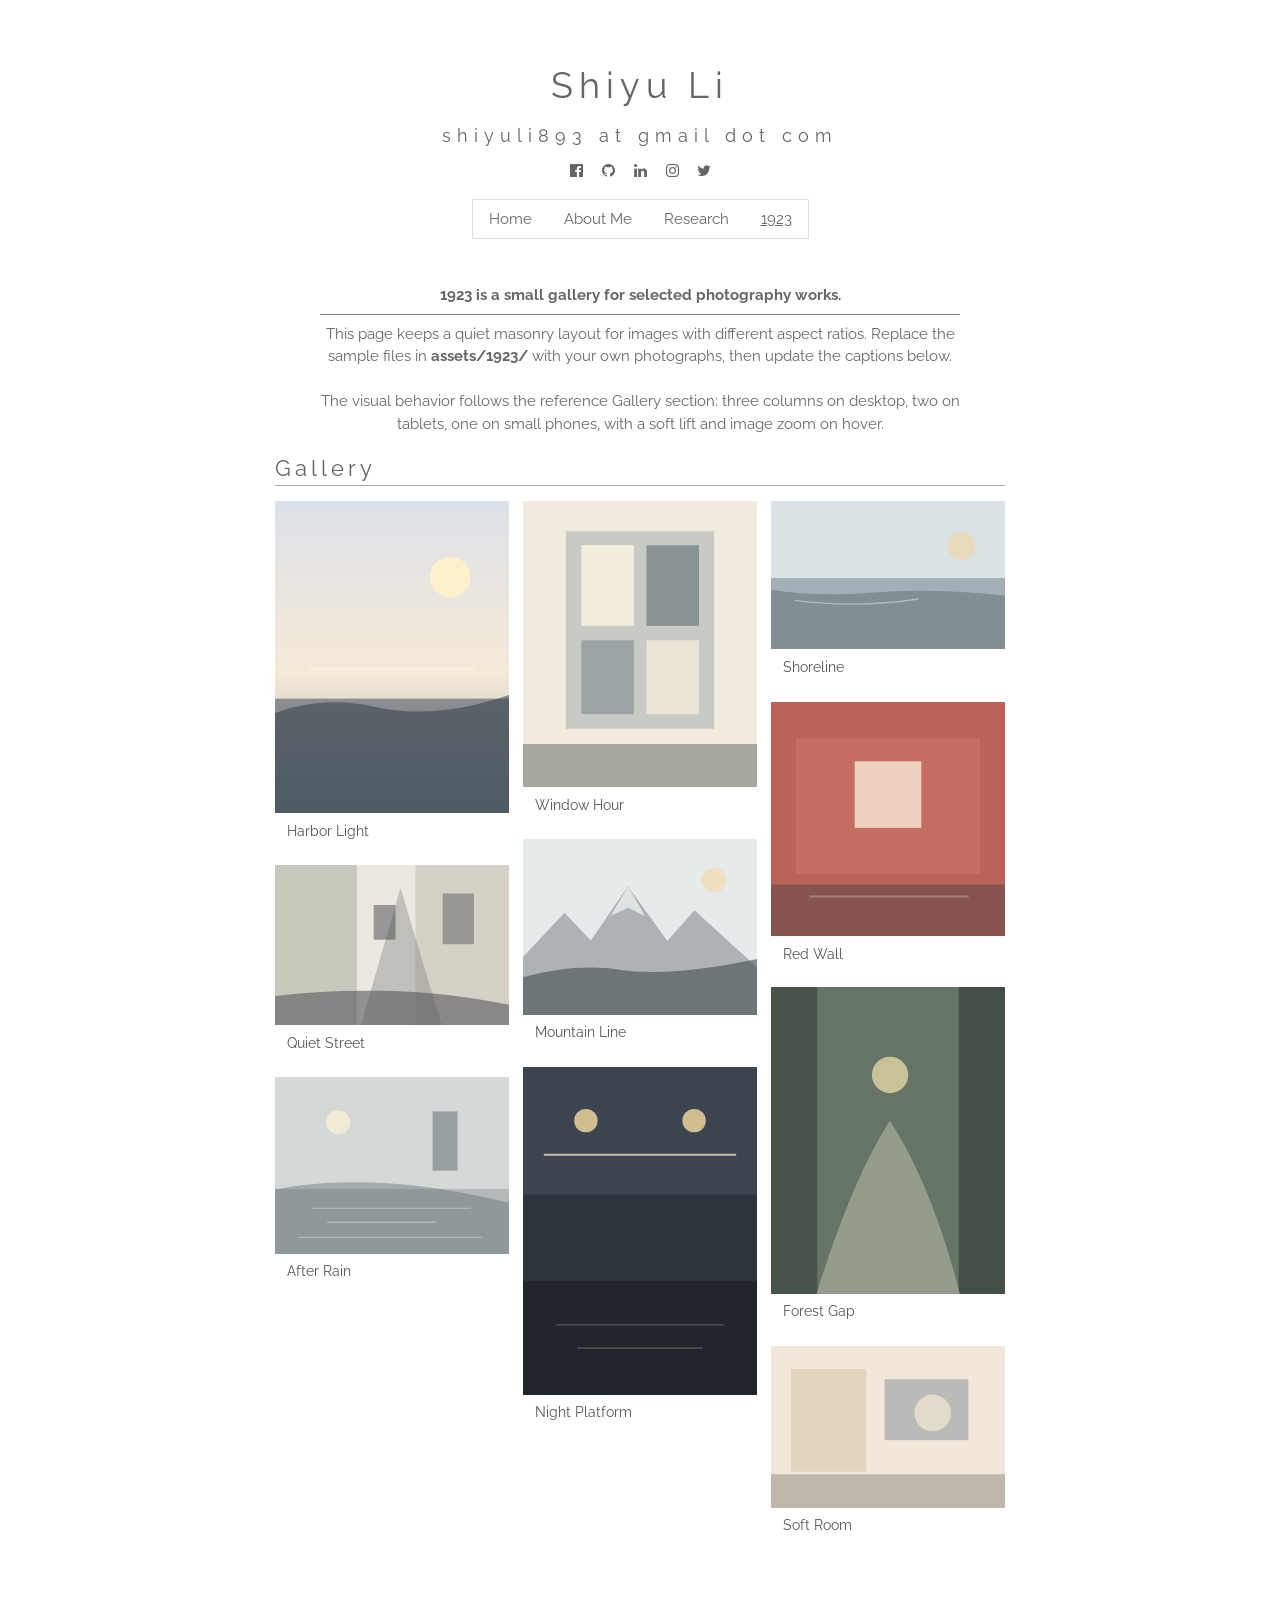
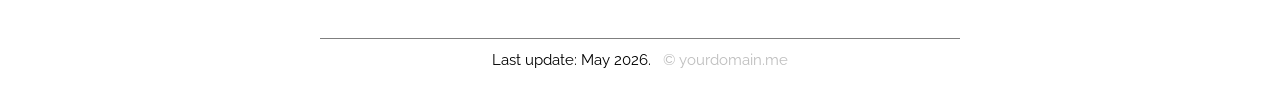
==== 1923.html @ 6021dae3 "Initial personal homepage" ====
<!DOCTYPE html>
<html lang="en">
<head>
  <meta charset="utf-8">
  <meta http-equiv="X-UA-Compatible" content="IE=edge">
  <meta name="viewport" content="width=device-width, initial-scale=1">
  <title>1923 - Personal Homepage</title>
  <link rel="icon" href="./assets/1923-mark.svg" type="image/svg+xml">
  <link rel="preconnect" href="https://fonts.googleapis.com">
  <link rel="preconnect" href="https://fonts.gstatic.com" crossorigin>
  <link href="https://fonts.googleapis.com/css2?family=Raleway:wght@400&display=swap" rel="stylesheet">
  <link rel="stylesheet" href="./vendor/font-awesome/css/font-awesome.min.css">
  <link rel="stylesheet" href="./css/homepage.css">
  <script src="./js/site.js" defer></script>
  <base target="_blank">
</head>
<body>
  <div class="container">
    <div class="page-spacer"></div>
    <div class="row">
      <div class="col-md-2 col-xs-3"></div>
      <main class="col-md-8 col-xs-12">
        <div class="content-main photo-page" style="max-width:960px">
          <header class="opacity-6">
            <h1 class="site-name">Shiyu Li</h1>
            <h1 class="large">shiyuli893 at gmail dot com</h1>

            <div class="socials" aria-label="Social links">
              <a href="https://www.facebook.com/lannister.lee/" title="Facebook"><i class="fa fa-facebook-official" aria-hidden="true"></i></a>
              <a href="https://github.com/Quibbler6" title="Github"><i class="fa fa-github" aria-hidden="true"></i></a>
              <a href="https://www.linkedin.com/in/tomlee999/" title="Linkedin"><i class="fa fa-linkedin" aria-hidden="true"></i></a>
              <a href="https://www.instagram.com/lannister.lee/" title="Instagram"><i class="fa fa-instagram" aria-hidden="true"></i></a>
              <a href="https://x.com/ShiyuLi2003" title="Twitter"><i class="fa fa-twitter" aria-hidden="true"></i></a>
            </div>

            <div class="padding-16">
              <nav class="bar border" aria-label="Primary navigation">
                <a target="_self" href="./index.html" class="bar-item button">Home</a>
                <a target="_self" href="./about_me.html" class="bar-item button">About Me</a>
                <a target="_self" href="./academic.html" class="bar-item button">Research</a>
                <a target="_self" href="./1923.html" class="bar-item button" aria-current="page">1923</a>
              </nav>
            </div>
          </header>

          <article class="mytext photo-intro">
            <br>
            <strong>1923 is a small gallery for selected photography works.</strong>
            <br>
            <hr class="solid">
            This page keeps a quiet masonry layout for images with different aspect ratios. Replace the sample files in <b>assets/1923/</b> with your own photographs, then update the captions below.
            <br><br>
            The visual behavior follows the reference Gallery section: three columns on desktop, two on tablets, one on small phones, with a soft lift and image zoom on hover.
          </article>

          <h2 class="gallery-heading">Gallery</h2>
          <div class="gallery-grid">
            <figure class="img-box">
              <a href="./assets/1923/harbor-light.svg">
                <img src="./assets/1923/harbor-light.svg" alt="Harbor Light" loading="lazy">
              </a>
              <figcaption>Harbor Light</figcaption>
            </figure>
            <figure class="img-box">
              <a href="./assets/1923/quiet-street.svg">
                <img src="./assets/1923/quiet-street.svg" alt="Quiet Street" loading="lazy">
              </a>
              <figcaption>Quiet Street</figcaption>
            </figure>
            <figure class="img-box">
              <a href="./assets/1923/after-rain.svg">
                <img src="./assets/1923/after-rain.svg" alt="After Rain" loading="lazy">
              </a>
              <figcaption>After Rain</figcaption>
            </figure>
            <figure class="img-box">
              <a href="./assets/1923/window-hour.svg">
                <img src="./assets/1923/window-hour.svg" alt="Window Hour" loading="lazy">
              </a>
              <figcaption>Window Hour</figcaption>
            </figure>
            <figure class="img-box">
              <a href="./assets/1923/mountain-line.svg">
                <img src="./assets/1923/mountain-line.svg" alt="Mountain Line" loading="lazy">
              </a>
              <figcaption>Mountain Line</figcaption>
            </figure>
            <figure class="img-box">
              <a href="./assets/1923/night-platform.svg">
                <img src="./assets/1923/night-platform.svg" alt="Night Platform" loading="lazy">
              </a>
              <figcaption>Night Platform</figcaption>
            </figure>
            <figure class="img-box">
              <a href="./assets/1923/shoreline.svg">
                <img src="./assets/1923/shoreline.svg" alt="Shoreline" loading="lazy">
              </a>
              <figcaption>Shoreline</figcaption>
            </figure>
            <figure class="img-box">
              <a href="./assets/1923/red-wall.svg">
                <img src="./assets/1923/red-wall.svg" alt="Red Wall" loading="lazy">
              </a>
              <figcaption>Red Wall</figcaption>
            </figure>
            <figure class="img-box">
              <a href="./assets/1923/forest-gap.svg">
                <img src="./assets/1923/forest-gap.svg" alt="Forest Gap" loading="lazy">
              </a>
              <figcaption>Forest Gap</figcaption>
            </figure>
            <figure class="img-box">
              <a href="./assets/1923/soft-room.svg">
                <img src="./assets/1923/soft-room.svg" alt="Soft Room" loading="lazy">
              </a>
              <figcaption>Soft Room</figcaption>
            </figure>
          </div>

          <footer class="footer story-footer">
            <hr class="solid">
            <span data-last-updated="Last update: May 2026.">Last update: May 2026.</span>
            <span class="footer-spacer">&nbsp;</span>
            <span class="copyright">&copy; yourdomain.me</span>
          </footer>
        </div>
      </main>
      <div class="col-md-2 col-xs-3"></div>
    </div>
  </div>
</body>
</html>
---- css/homepage.css ----
html,
body {
  margin: 0;
  min-height: 100%;
  overflow-x: hidden;
  color: #000;
  background: #fff;
  font-family: "Raleway", Arial, sans-serif;
  font-size: 15px;
  line-height: 1.5;
}

* {
  box-sizing: border-box;
}

h1,
h2,
h3,
h4,
h5,
h6 {
  margin: 10px 0;
  font-family: "Raleway", Arial, sans-serif;
  font-weight: 400;
}

h1 {
  font-size: 36px;
  letter-spacing: 6px;
}

.site-name {
  font-family: "Raleway", Arial, sans-serif;
  font-size: 36px;
  font-weight: 400;
  letter-spacing: 6px;
}

.nameplate {
  margin-top: 0;
  margin-bottom: 14px;
  color: #111;
  font-family: "SF Pro Display", "SF Pro Text", "PingFang SC", "Hiragino Sans GB", "Helvetica Neue", sans-serif;
  font-size: 42px;
  font-weight: 600;
  letter-spacing: 0.02em;
  line-height: 1.1;
}

h2 {
  font-size: 30px;
}

h3 {
  font-size: 24px;
}

a {
  color: inherit;
  text-decoration: none;
}

a:hover {
  text-decoration: underline;
}

img {
  display: block;
  max-width: 100%;
}

hr {
  border: 0;
  border-top: 1px solid #000;
}

.container {
  width: 100%;
  margin-right: auto;
  margin-left: auto;
  padding-right: 15px;
  padding-left: 15px;
}

.content-main {
  max-width: 640px;
  margin-right: auto;
  margin-left: auto;
  text-align: center;
}

.content {
  width: 70%;
  overflow-wrap: break-word;
}

.content-project {
  width: 75%;
  overflow-wrap: break-word;
}

.photo-page {
  max-width: 960px !important;
}

.photo-page header,
.photo-page .photo-intro,
.photo-page .footer {
  max-width: 640px;
  margin-right: auto;
  margin-left: auto;
}

.home-pad {
  padding: 128px 16px;
}

.opacity-6 {
  opacity: 0.6;
}

.opacity-max {
  opacity: 0.25;
}

.mytext {
  color: rgba(0, 0, 0, 0.6);
  overflow-wrap: break-word;
}

.large {
  font-size: 18px !important;
  line-height: 1.55;
}

.small {
  font-size: 12px !important;
}

.xlarge {
  font-size: 24px !important;
}

.padding-8 {
  padding-top: 8px !important;
  padding-bottom: 8px !important;
}

.padding-16 {
  padding-top: 16px !important;
  padding-bottom: 16px !important;
}

.padding-32 {
  padding-top: 32px !important;
  padding-bottom: 32px !important;
}

.padding-top-8 {
  padding-top: 8px !important;
}

.bar {
  display: inline-block;
  width: auto;
  overflow: hidden;
  white-space: normal;
}

.border {
  border: 1px solid #ccc !important;
}

.bar .bar-item {
  display: block;
  float: left;
  width: auto;
  padding: 8px 16px;
  border: none;
  outline: 0;
}

.bar-item {
  text-align: center;
}

.button {
  display: inline-block;
  overflow: hidden;
  color: inherit;
  background-color: inherit;
  text-align: center;
  vertical-align: middle;
  text-decoration: none;
  cursor: pointer;
  user-select: none;
  white-space: normal;
}

.button:hover {
  color: #000 !important;
  background-color: #ccc !important;
  text-decoration: none;
}

.button[aria-current="page"] {
  text-decoration: underline;
}

.socials {
  margin-top: 8px;
}

.socials a {
  display: inline-flex;
  align-items: center;
  justify-content: center;
  width: 22px;
  height: 22px;
  margin: 0 3px;
}

.socials a:hover {
  opacity: 0.55;
  text-decoration: none;
}

.page-spacer {
  height: 48px;
}

.row {
  display: flex;
  flex-wrap: wrap;
  width: 100%;
}

.col-md-2,
.col-md-3,
.col-md-4,
.col-md-6,
.col-md-8,
.col-xs-3,
.col-xs-4,
.col-xs-6,
.col-xs-10,
.col-xs-12 {
  min-height: 1px;
  min-width: 0;
  padding-right: 15px;
  padding-left: 15px;
}

.col-md-2 {
  width: 16.66666667%;
}

.col-md-3 {
  width: 25%;
}

.col-md-4 {
  width: 33.33333333%;
}

.col-md-6 {
  width: 50%;
}

.col-md-8 {
  width: 66.66666667%;
}

.profile-figure {
  width: 100%;
  max-width: 520px;
  margin: 0 auto;
  border-radius: 14px;
  object-fit: cover;
  opacity: 0.82;
  box-shadow: 0 18px 40px rgba(0, 0, 0, 0.08);
}

.region {
  padding-top: 10px;
  padding-bottom: 15px;
}

.solid {
  opacity: 0.5;
  border-color: #000;
}

.separate {
  margin-top: 3px;
  margin-bottom: 3px;
  opacity: 0.1;
  border-color: #000;
}

.footer {
  padding-bottom: 32px;
  text-align: center;
  line-height: 1.2;
}

.footer .copyright {
  opacity: 0.25;
}

.footer hr {
  margin-top: 20px;
  margin-bottom: 12px;
}

.story-footer {
  padding-top: 72px;
}

.research-header {
  padding-top: 36px;
  align-items: center;
}

.research-header .content {
  width: 100%;
  max-width: 640px;
}

.research-summary {
  margin-top: 4px;
}

.research-summary .emphasis {
  color: #000;
  font-weight: 600;
}

.research-summary .advisor-link {
  color: #000;
  font-weight: 600;
  text-decoration: underline;
}

.publications-heading-row {
  align-items: baseline;
}

.publications-heading {
  margin: 0;
  color: #3b3b3b;
  font-family: "Raleway", Arial, sans-serif;
  font-size: 24px;
  font-weight: 400;
  letter-spacing: 0;
}

.publications-full-list {
  margin-left: 10px;
  color: #3b3b3b;
  font-size: 18px;
  text-decoration: underline;
}

.project-copy {
  color: #707070;
  font-family: "Raleway", Arial, sans-serif;
  line-height: 1.35;
  overflow-wrap: break-word;
}

.project-copy p {
  margin-top: 0;
  margin-bottom: 10px;
  font-size: 15px;
}

.project-copy .title {
  margin-bottom: 12px;
  font-size: 15px;
}

.publication-title,
.publication-title a {
  color: #6a6a6a;
  font-size: 15px;
  font-weight: 600;
  line-height: 1.35;
  text-decoration: none;
}

.publication-authors,
.publication-meta,
.publication-summary {
  color: #7b7b7b;
}

.author-self {
  color: #5f5f5f;
  font-weight: 600;
}

.publication-meta {
  margin-bottom: 10px;
}

.publication-summary {
  line-height: 1.4;
}

.project-links a {
  color: #7a7a7a;
  font-size: 14px;
  text-decoration: underline;
}

.project-image {
  width: 90%;
  margin-right: auto;
  margin-left: auto;
  opacity: 0.88;
}

.project-pdf {
  display: block;
  width: 90%;
  height: 220px;
  margin-right: auto;
  margin-left: auto;
  border: 0;
  opacity: 0.9;
}

.underlined {
  text-decoration: underline;
}

.photo-intro {
  margin-bottom: 14px;
}

.gallery-heading {
  margin-top: 22px;
  margin-bottom: 10px;
  padding-bottom: 6px;
  border-bottom: 1px solid rgba(0, 0, 0, 0.35);
  color: #666;
  font-size: 22px;
  letter-spacing: 4px;
  line-height: 1;
  text-align: left;
}

.gallery-grid {
  column-count: 3;
  column-gap: 14px;
  margin-top: 1em;
  text-align: left;
}

.img-box {
  margin: 0 0 14px;
  overflow: hidden;
  break-inside: avoid;
  background: #fff;
  transition: transform 220ms ease, box-shadow 220ms ease;
  will-change: transform;
}

.img-box a {
  display: block;
  overflow: hidden;
}

.img-box a:hover {
  text-decoration: none;
}

.img-box img {
  width: 100%;
  opacity: 0.92;
  filter: saturate(0.98) contrast(1.02);
  transform: scale(1);
  transform-origin: center center;
  transition: transform 420ms cubic-bezier(0.22, 1, 0.36, 1), filter 320ms ease, opacity 220ms ease;
}

.img-box figcaption {
  margin-top: 0;
  padding: 0.7em 0.85em 0.85em;
  color: #555;
  font-size: 0.92em;
  line-height: 1.2;
  transform: translateY(0);
  transition: transform 220ms ease, color 220ms ease;
}

@media (hover: hover) and (pointer: fine) {
  .img-box:hover {
    box-shadow: 0 18px 34px rgba(34, 75, 141, 0.16);
    transform: translateY(-6px);
  }

  .img-box:hover img {
    opacity: 1;
    filter: saturate(1.08) contrast(1.06);
    transform: scale(1.06);
  }

  .img-box:hover figcaption {
    color: #224b8d;
    transform: translateY(-2px);
  }
}

@media (prefers-reduced-motion: reduce) {
  .img-box,
  .img-box img,
  .img-box figcaption {
    transition: none;
  }
}

@media (min-width: 768px) {
  .container {
    max-width: 750px;
  }
}

@media (min-width: 992px) {
  .container {
    max-width: 970px;
  }
}

@media (min-width: 1200px) {
  .container {
    max-width: 1170px;
  }
}

@media (max-width: 767px) {
  h1 {
    font-size: 32px;
    letter-spacing: 4px;
  }

  .site-name {
    font-size: 32px;
    letter-spacing: 4px;
  }

  .nameplate {
    font-size: 34px;
    letter-spacing: 0.01em;
  }

  h1.large {
    max-width: calc(100vw - 30px);
    margin-right: auto;
    margin-left: auto;
    font-size: 13px !important;
    letter-spacing: 2px;
    overflow-wrap: anywhere;
  }

  .home-pad {
    padding: 96px 8px;
  }

  .bar .bar-item {
    padding: 8px 12px;
  }

  .hide-small {
    display: none !important;
  }

  .col-xs-3 {
    width: 25%;
  }

  .col-xs-4 {
    width: 33.33333333%;
  }

  .col-xs-6 {
    width: 50%;
  }

  .col-xs-10 {
    width: 83.33333333%;
  }

  .col-xs-12 {
    width: 100%;
  }

  .content,
  .content-project {
    width: 100%;
  }

  .profile-figure {
    width: 100%;
    max-width: 100%;
    margin-bottom: 18px;
  }

  .research-header {
    padding-top: 18px;
  }

  .gallery-grid {
    column-count: 2;
  }

  .footer {
    font-size: 14px;
  }

  .footer .footer-spacer {
    display: none;
  }

  .footer .copyright {
    display: block;
    margin-top: 5px;
  }
}

@media (max-width: 480px) {
  .gallery-grid {
    column-count: 1;
  }
}
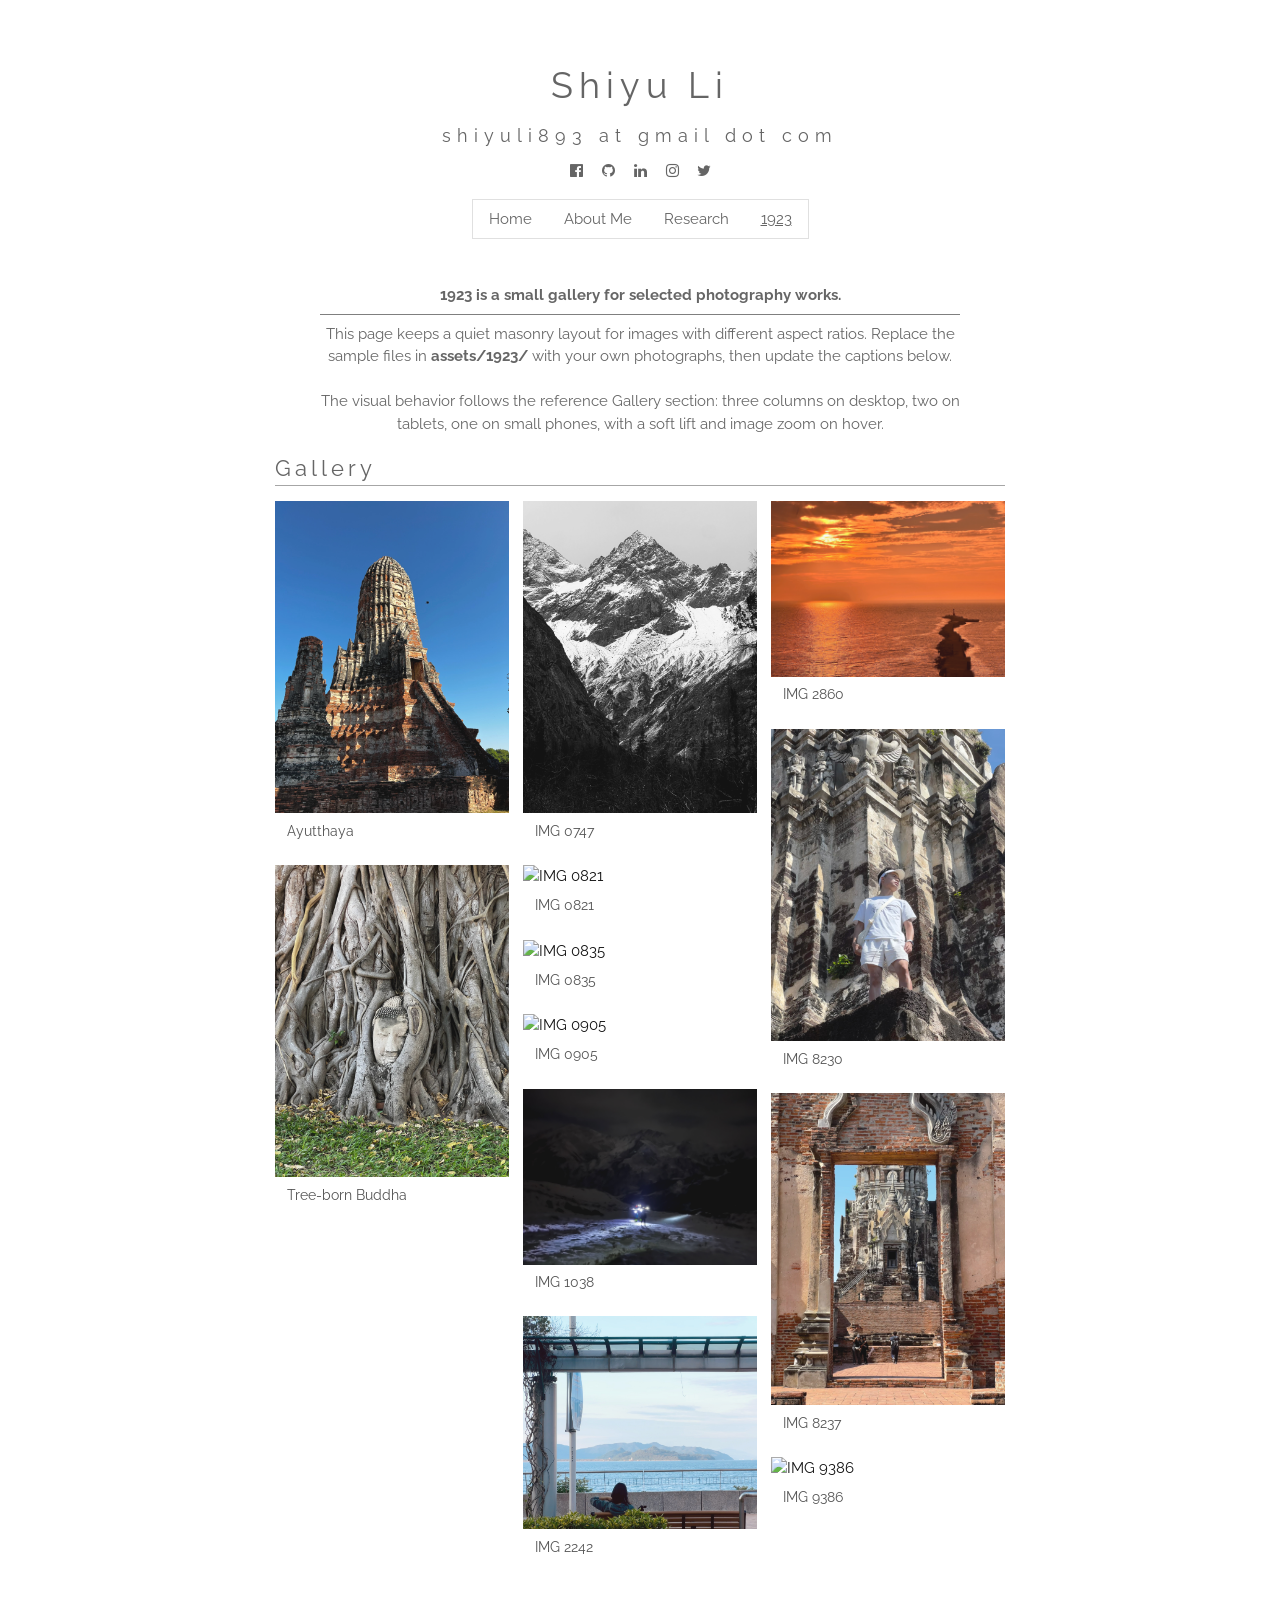
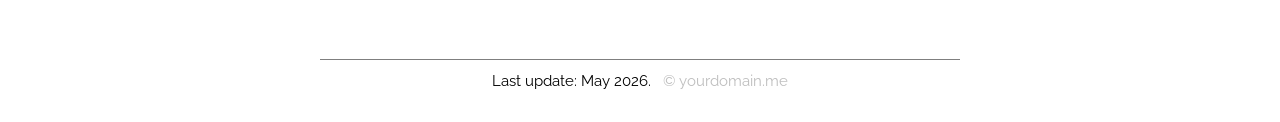
==== commit 78205153: "Update 1923 gallery photos" ====
--- a/1923.html
+++ b/1923.html
@@ -56,64 +56,76 @@
           <h2 class="gallery-heading">Gallery</h2>
           <div class="gallery-grid">
             <figure class="img-box">
-              <a href="./assets/1923/harbor-light.svg">
-                <img src="./assets/1923/harbor-light.svg" alt="Harbor Light" loading="lazy">
+              <a href="./assets/1923/IMG_0709.jpeg">
+                <img src="./assets/1923/IMG_0709.jpeg" alt="Ayutthaya" loading="lazy">
               </a>
-              <figcaption>Harbor Light</figcaption>
+              <figcaption>Ayutthaya</figcaption>
             </figure>
             <figure class="img-box">
-              <a href="./assets/1923/quiet-street.svg">
-                <img src="./assets/1923/quiet-street.svg" alt="Quiet Street" loading="lazy">
+              <a href="./assets/1923/IMG_0733.jpeg">
+                <img src="./assets/1923/IMG_0733.jpeg" alt="Tree-born Buddha" loading="lazy">
               </a>
-              <figcaption>Quiet Street</figcaption>
+              <figcaption>Tree-born Buddha</figcaption>
             </figure>
             <figure class="img-box">
-              <a href="./assets/1923/after-rain.svg">
-                <img src="./assets/1923/after-rain.svg" alt="After Rain" loading="lazy">
+              <a href="./assets/1923/IMG_0747.jpeg">
+                <img src="./assets/1923/IMG_0747.jpeg" alt="IMG 0747" loading="lazy">
               </a>
-              <figcaption>After Rain</figcaption>
+              <figcaption>IMG 0747</figcaption>
             </figure>
             <figure class="img-box">
-              <a href="./assets/1923/window-hour.svg">
-                <img src="./assets/1923/window-hour.svg" alt="Window Hour" loading="lazy">
+              <a href="./assets/1923/IMG_0821.jpeg">
+                <img src="./assets/1923/IMG_0821.jpeg" alt="IMG 0821" loading="lazy">
               </a>
-              <figcaption>Window Hour</figcaption>
+              <figcaption>IMG 0821</figcaption>
             </figure>
             <figure class="img-box">
-              <a href="./assets/1923/mountain-line.svg">
-                <img src="./assets/1923/mountain-line.svg" alt="Mountain Line" loading="lazy">
+              <a href="./assets/1923/IMG_0835.jpeg">
+                <img src="./assets/1923/IMG_0835.jpeg" alt="IMG 0835" loading="lazy">
               </a>
-              <figcaption>Mountain Line</figcaption>
+              <figcaption>IMG 0835</figcaption>
             </figure>
             <figure class="img-box">
-              <a href="./assets/1923/night-platform.svg">
-                <img src="./assets/1923/night-platform.svg" alt="Night Platform" loading="lazy">
+              <a href="./assets/1923/IMG_0905.jpeg">
+                <img src="./assets/1923/IMG_0905.jpeg" alt="IMG 0905" loading="lazy">
               </a>
-              <figcaption>Night Platform</figcaption>
+              <figcaption>IMG 0905</figcaption>
             </figure>
             <figure class="img-box">
-              <a href="./assets/1923/shoreline.svg">
-                <img src="./assets/1923/shoreline.svg" alt="Shoreline" loading="lazy">
+              <a href="./assets/1923/IMG_1038.jpeg">
+                <img src="./assets/1923/IMG_1038.jpeg" alt="IMG 1038" loading="lazy">
               </a>
-              <figcaption>Shoreline</figcaption>
+              <figcaption>IMG 1038</figcaption>
             </figure>
             <figure class="img-box">
-              <a href="./assets/1923/red-wall.svg">
-                <img src="./assets/1923/red-wall.svg" alt="Red Wall" loading="lazy">
+              <a href="./assets/1923/IMG_2242.jpeg">
+                <img src="./assets/1923/IMG_2242.jpeg" alt="IMG 2242" loading="lazy">
               </a>
-              <figcaption>Red Wall</figcaption>
+              <figcaption>IMG 2242</figcaption>
             </figure>
             <figure class="img-box">
-              <a href="./assets/1923/forest-gap.svg">
-                <img src="./assets/1923/forest-gap.svg" alt="Forest Gap" loading="lazy">
+              <a href="./assets/1923/IMG_2860.jpeg">
+                <img src="./assets/1923/IMG_2860.jpeg" alt="IMG 2860" loading="lazy">
               </a>
-              <figcaption>Forest Gap</figcaption>
+              <figcaption>IMG 2860</figcaption>
             </figure>
             <figure class="img-box">
-              <a href="./assets/1923/soft-room.svg">
-                <img src="./assets/1923/soft-room.svg" alt="Soft Room" loading="lazy">
+              <a href="./assets/1923/IMG_8230.jpeg">
+                <img src="./assets/1923/IMG_8230.jpeg" alt="IMG 8230" loading="lazy">
               </a>
-              <figcaption>Soft Room</figcaption>
+              <figcaption>IMG 8230</figcaption>
+            </figure>
+            <figure class="img-box">
+              <a href="./assets/1923/IMG_8237.jpeg">
+                <img src="./assets/1923/IMG_8237.jpeg" alt="IMG 8237" loading="lazy">
+              </a>
+              <figcaption>IMG 8237</figcaption>
+            </figure>
+            <figure class="img-box">
+              <a href="./assets/1923/IMG_9386.jpeg">
+                <img src="./assets/1923/IMG_9386.jpeg" alt="IMG 9386" loading="lazy">
+              </a>
+              <figcaption>IMG 9386</figcaption>
             </figure>
           </div>
 
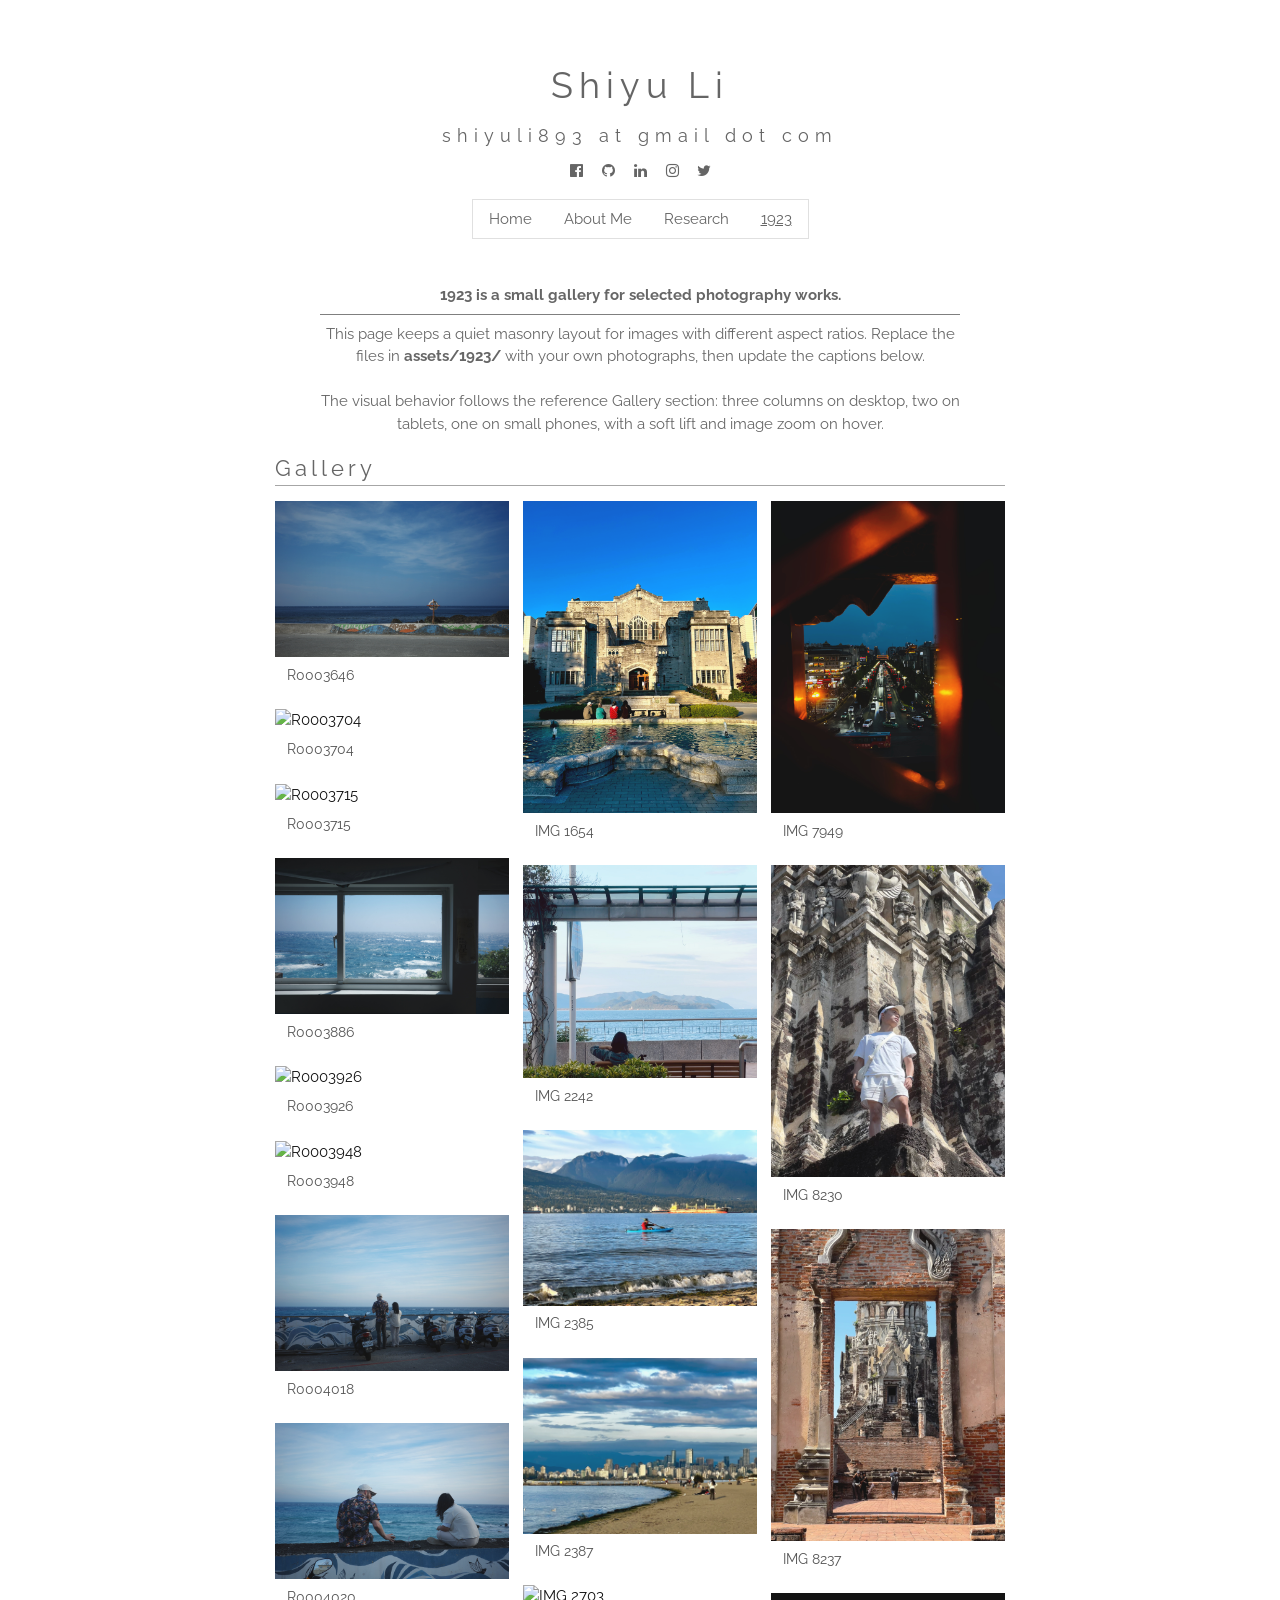
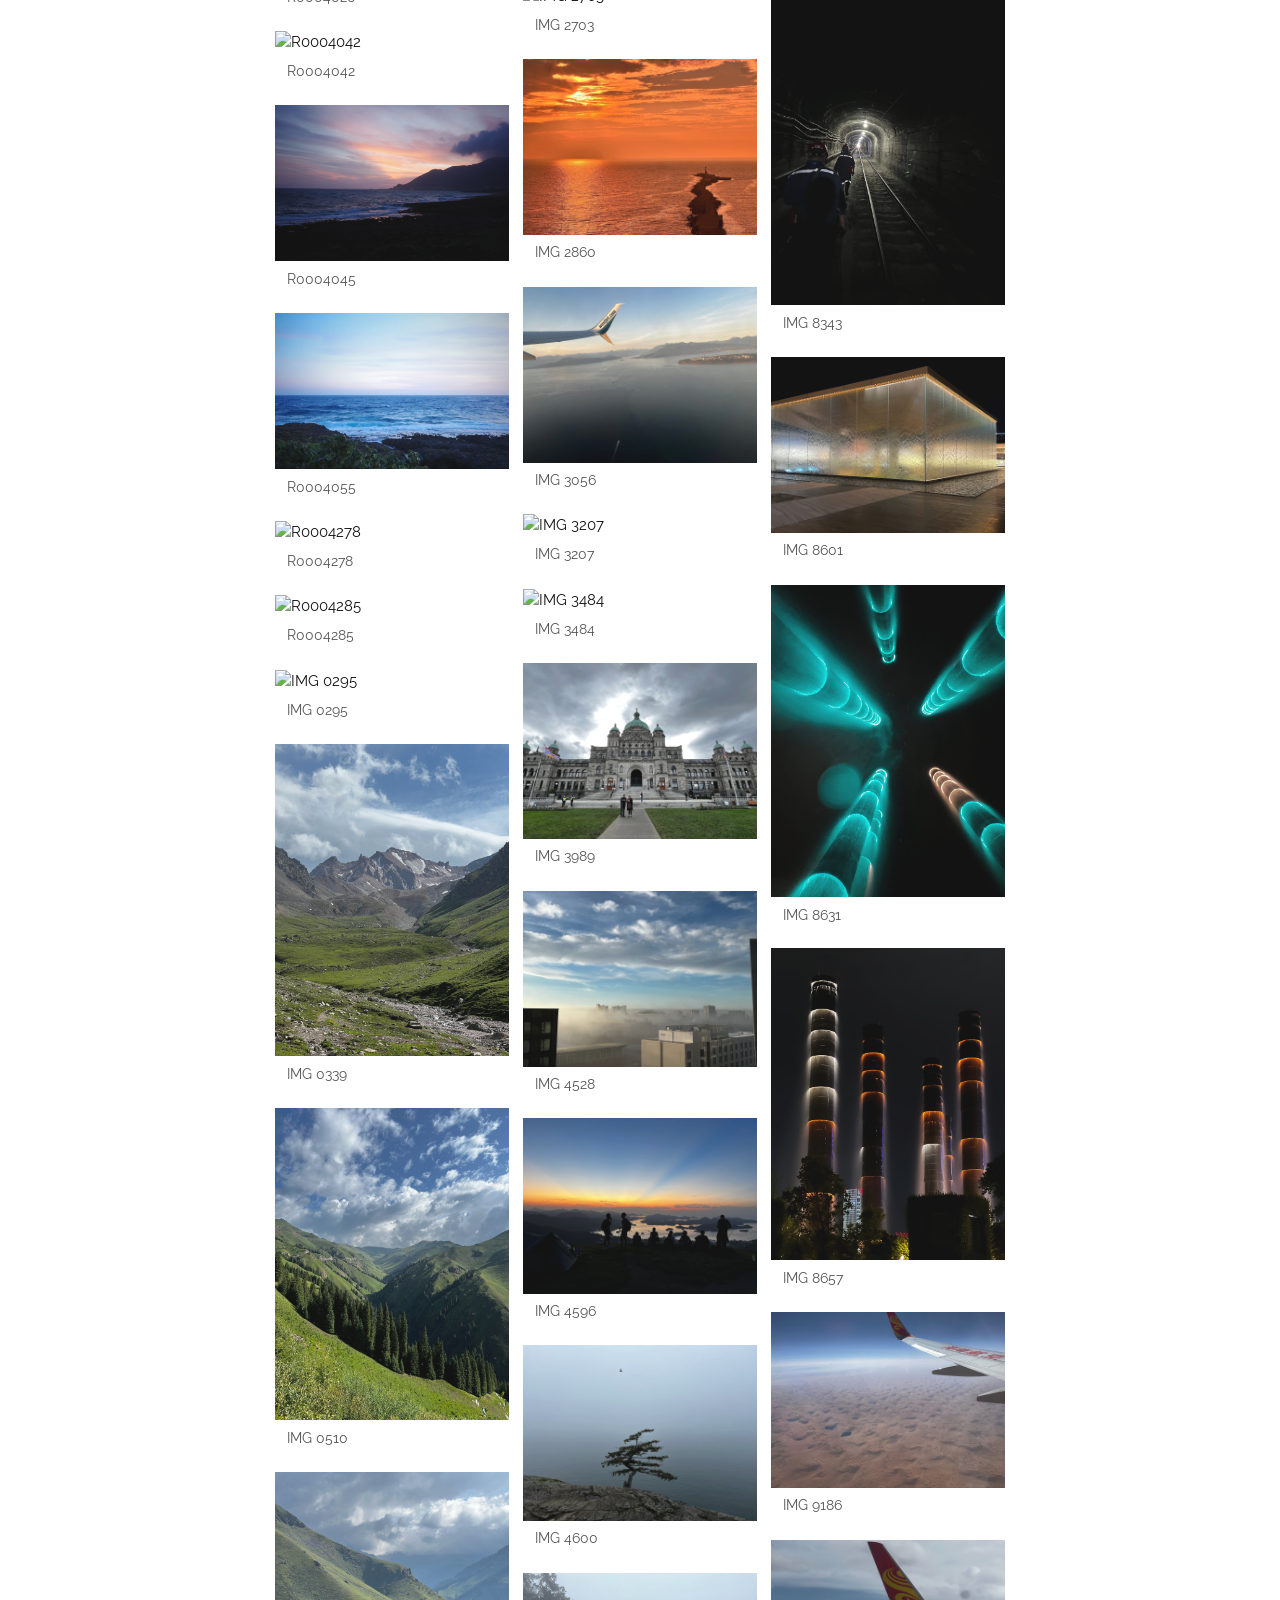
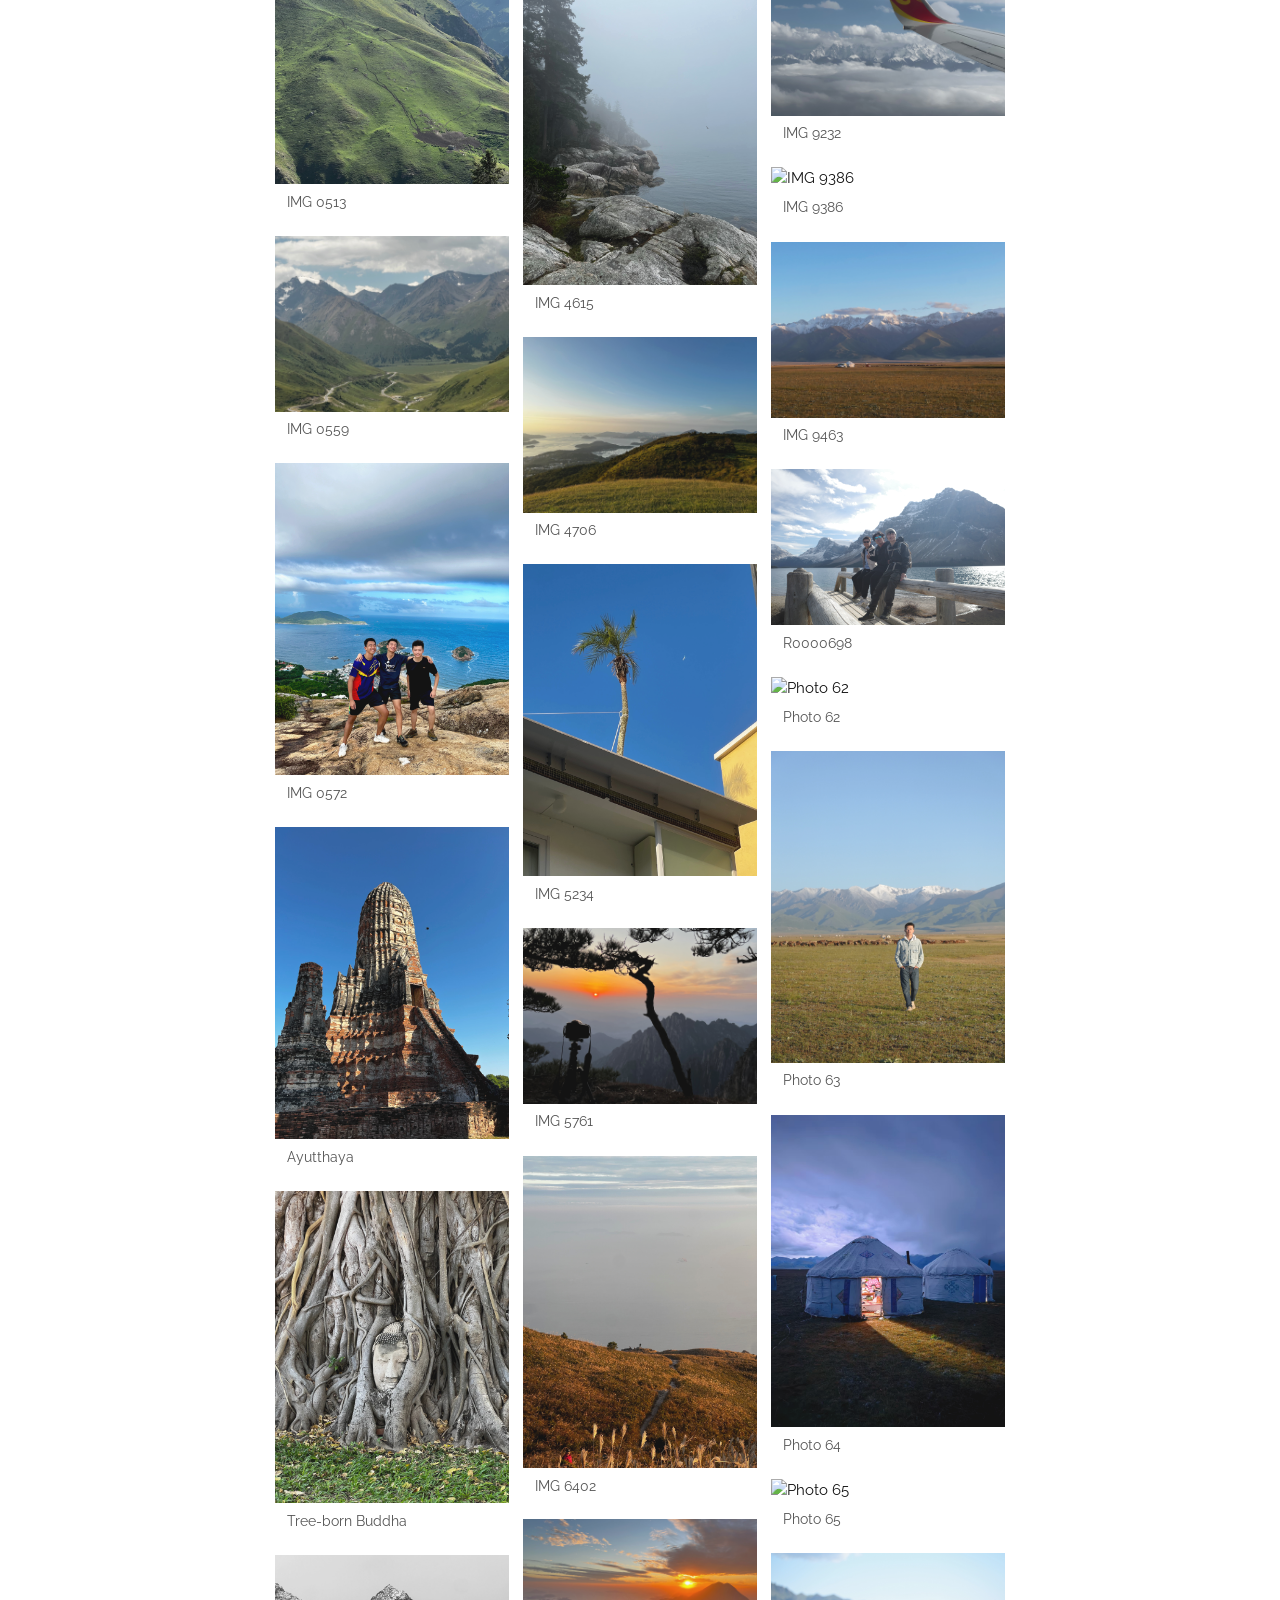
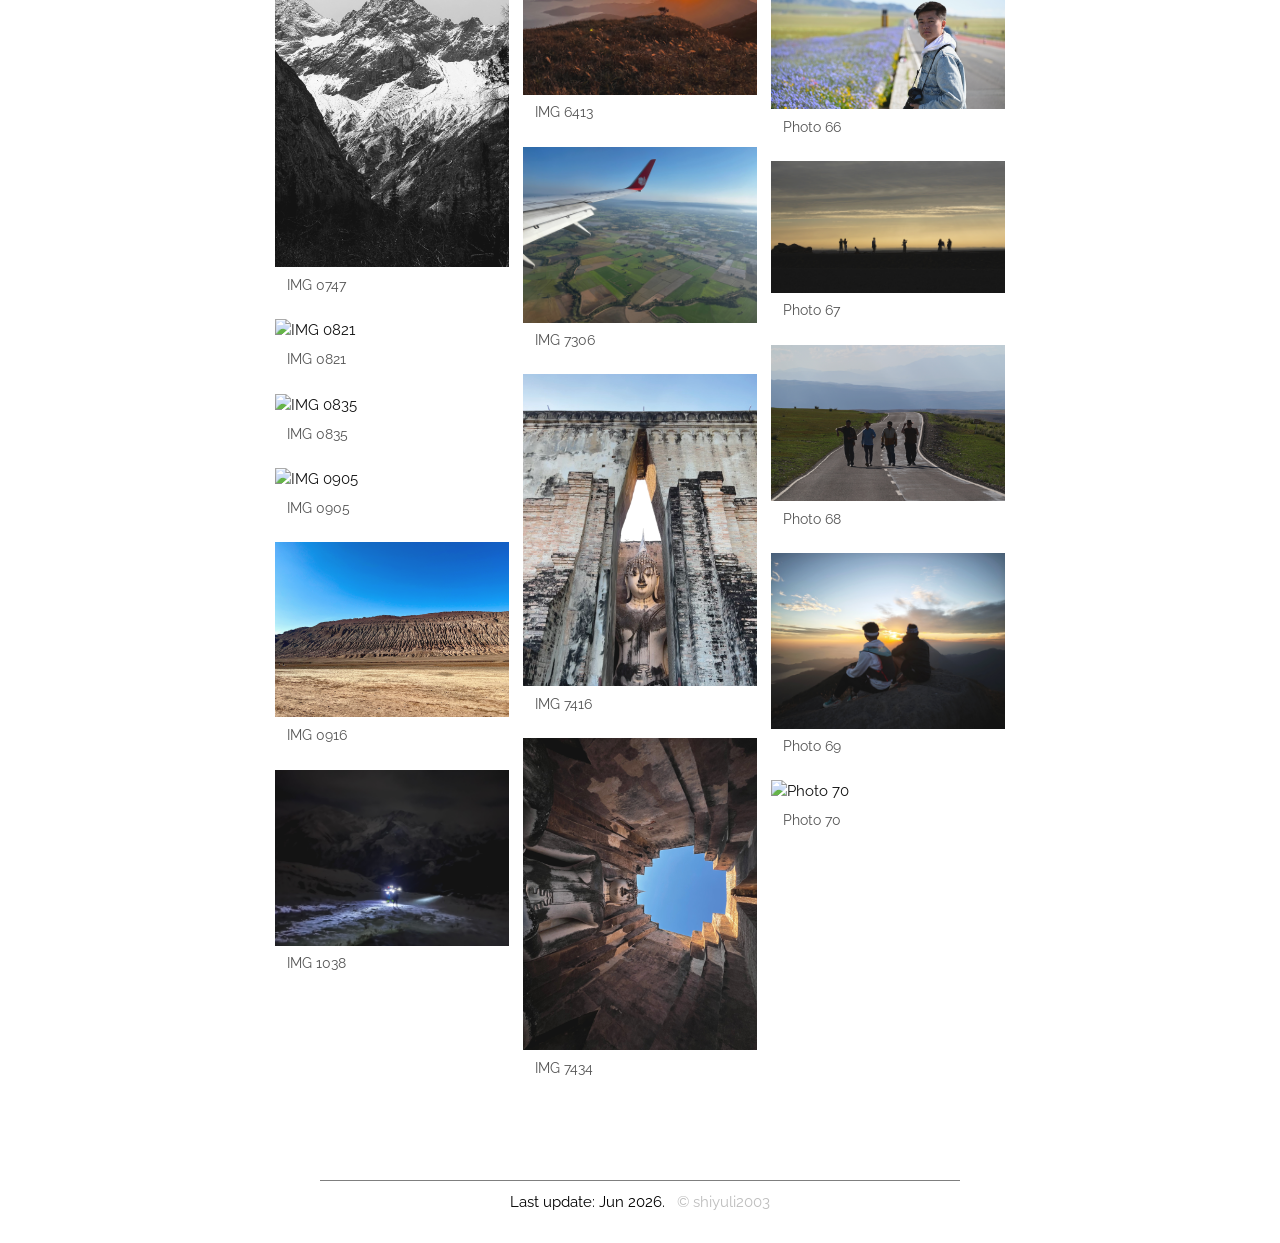
==== commit 92157bea: "Refresh 1923 photo gallery" ====
--- a/1923.html
+++ b/1923.html
@@ -48,97 +48,128 @@
             <strong>1923 is a small gallery for selected photography works.</strong>
             <br>
             <hr class="solid">
-            This page keeps a quiet masonry layout for images with different aspect ratios. Replace the sample files in <b>assets/1923/</b> with your own photographs, then update the captions below.
+            This page keeps a quiet masonry layout for images with different aspect ratios. Replace the files in <b>assets/1923/</b> with your own photographs, then update the captions below.
             <br><br>
             The visual behavior follows the reference Gallery section: three columns on desktop, two on tablets, one on small phones, with a soft lift and image zoom on hover.
           </article>
 
           <h2 class="gallery-heading">Gallery</h2>
-          <div class="gallery-grid">
-            <figure class="img-box">
-              <a href="./assets/1923/IMG_0709.jpeg">
-                <img src="./assets/1923/IMG_0709.jpeg" alt="Ayutthaya" loading="lazy">
-              </a>
-              <figcaption>Ayutthaya</figcaption>
-            </figure>
-            <figure class="img-box">
-              <a href="./assets/1923/IMG_0733.jpeg">
-                <img src="./assets/1923/IMG_0733.jpeg" alt="Tree-born Buddha" loading="lazy">
-              </a>
-              <figcaption>Tree-born Buddha</figcaption>
-            </figure>
-            <figure class="img-box">
-              <a href="./assets/1923/IMG_0747.jpeg">
-                <img src="./assets/1923/IMG_0747.jpeg" alt="IMG 0747" loading="lazy">
-              </a>
-              <figcaption>IMG 0747</figcaption>
-            </figure>
-            <figure class="img-box">
-              <a href="./assets/1923/IMG_0821.jpeg">
-                <img src="./assets/1923/IMG_0821.jpeg" alt="IMG 0821" loading="lazy">
-              </a>
-              <figcaption>IMG 0821</figcaption>
-            </figure>
-            <figure class="img-box">
-              <a href="./assets/1923/IMG_0835.jpeg">
-                <img src="./assets/1923/IMG_0835.jpeg" alt="IMG 0835" loading="lazy">
-              </a>
-              <figcaption>IMG 0835</figcaption>
-            </figure>
-            <figure class="img-box">
-              <a href="./assets/1923/IMG_0905.jpeg">
-                <img src="./assets/1923/IMG_0905.jpeg" alt="IMG 0905" loading="lazy">
-              </a>
-              <figcaption>IMG 0905</figcaption>
-            </figure>
-            <figure class="img-box">
-              <a href="./assets/1923/IMG_1038.jpeg">
-                <img src="./assets/1923/IMG_1038.jpeg" alt="IMG 1038" loading="lazy">
-              </a>
-              <figcaption>IMG 1038</figcaption>
-            </figure>
-            <figure class="img-box">
-              <a href="./assets/1923/IMG_2242.jpeg">
-                <img src="./assets/1923/IMG_2242.jpeg" alt="IMG 2242" loading="lazy">
-              </a>
-              <figcaption>IMG 2242</figcaption>
-            </figure>
-            <figure class="img-box">
-              <a href="./assets/1923/IMG_2860.jpeg">
-                <img src="./assets/1923/IMG_2860.jpeg" alt="IMG 2860" loading="lazy">
-              </a>
-              <figcaption>IMG 2860</figcaption>
-            </figure>
-            <figure class="img-box">
-              <a href="./assets/1923/IMG_8230.jpeg">
-                <img src="./assets/1923/IMG_8230.jpeg" alt="IMG 8230" loading="lazy">
-              </a>
-              <figcaption>IMG 8230</figcaption>
-            </figure>
-            <figure class="img-box">
-              <a href="./assets/1923/IMG_8237.jpeg">
-                <img src="./assets/1923/IMG_8237.jpeg" alt="IMG 8237" loading="lazy">
-              </a>
-              <figcaption>IMG 8237</figcaption>
-            </figure>
-            <figure class="img-box">
-              <a href="./assets/1923/IMG_9386.jpeg">
-                <img src="./assets/1923/IMG_9386.jpeg" alt="IMG 9386" loading="lazy">
-              </a>
-              <figcaption>IMG 9386</figcaption>
-            </figure>
-          </div>
+          <div class="gallery-grid" id="photo-gallery" aria-live="polite"></div>
 
           <footer class="footer story-footer">
             <hr class="solid">
-            <span data-last-updated="Last update: May 2026.">Last update: May 2026.</span>
+            <span data-last-updated="Last update: Jun 2026.">Last update: Jun 2026.</span>
             <span class="footer-spacer">&nbsp;</span>
-            <span class="copyright">&copy; yourdomain.me</span>
+            <span class="copyright">&copy; shiyuli2003</span>
           </footer>
         </div>
       </main>
       <div class="col-md-2 col-xs-3"></div>
     </div>
   </div>
+
+  <script>
+    const galleryPhotos = [
+      "1618507249000_R0003646.jpeg",
+      "1618516860000_R0003704.jpeg",
+      "1618517505000_R0003715.jpeg",
+      "1618587352000_R0003886.jpeg",
+      "1618593574000_R0003926.jpeg",
+      "1618596097000_R0003948.jpeg",
+      "1618687916000_R0004018.jpeg",
+      "1618688635000_R0004020.jpeg",
+      "1618690387000_R0004042.jpeg",
+      "1618691606000_R0004045.jpeg",
+      "1618691664000_R0004055.jpeg",
+      "1619029461000_R0004278.jpeg",
+      "1619030051000_R0004285.jpeg",
+      "IMG_0295.jpeg",
+      "IMG_0339.jpeg",
+      "IMG_0510.jpeg",
+      "IMG_0513.jpeg",
+      "IMG_0559.jpeg",
+      "IMG_0572.jpeg",
+      "IMG_0709.jpeg",
+      "IMG_0733.jpeg",
+      "IMG_0747.jpeg",
+      "IMG_0821.jpeg",
+      "IMG_0835.jpeg",
+      "IMG_0905.jpeg",
+      "IMG_0916.jpeg",
+      "IMG_1038.jpeg",
+      "IMG_1654.jpeg",
+      "IMG_2242.jpeg",
+      "IMG_2385.jpeg",
+      "IMG_2387.jpeg",
+      "IMG_2703.jpeg",
+      "IMG_2860.jpeg",
+      "IMG_3056.jpeg",
+      "IMG_3207.jpeg",
+      "IMG_3484.jpeg",
+      "IMG_3989.jpeg",
+      "IMG_4528.jpeg",
+      "IMG_4596.jpeg",
+      "IMG_4600.jpeg",
+      "IMG_4615.jpeg",
+      "IMG_4706.jpeg",
+      "IMG_5234.jpeg",
+      "IMG_5761.jpeg",
+      "IMG_6402.jpeg",
+      "IMG_6413.jpeg",
+      "IMG_7306.jpeg",
+      "IMG_7416.jpeg",
+      "IMG_7434.jpeg",
+      "IMG_7949.jpeg",
+      "IMG_8230.jpeg",
+      "IMG_8237.jpeg",
+      "IMG_8343.jpeg",
+      "IMG_8601.jpeg",
+      "IMG_8631.jpeg",
+      "IMG_8657.jpeg",
+      "IMG_9186.jpeg",
+      "IMG_9232.jpeg",
+      "IMG_9386.jpeg",
+      "IMG_9463.jpeg",
+      "R0000698.jpeg",
+      "0eab46cd17a3a1e05716c7d9d8489660.jpeg",
+      "28d0e782c104333e5b601552b5caf90d.jpeg",
+      "3f2a26f8ad660231c01f40f645bbb0f5.jpeg",
+      "6c846c1115b43d444ef6a35e7a03bec0.jpeg",
+      "8efb22a444b08fb95084bc70abc467a4.jpeg",
+      "a47f1c13e5a299f7e55daee7e2d39e2d.jpeg",
+      "b8422c7fe4417cc1ba4de5ef8e5ea132.jpeg",
+      "de65f193b4cb405056319e78b6d844f8.jpeg",
+      "f4ae59447bb8fd90492390332a894bbf.jpeg"
+    ];
+
+    const galleryCaptions = {
+      "IMG_0709.jpeg": "Ayutthaya",
+      "IMG_0733.jpeg": "Tree-born Buddha"
+    };
+
+    const captionFor = (fileName, index) => {
+      if (galleryCaptions[fileName]) return galleryCaptions[fileName];
+      if (fileName.startsWith("IMG_")) return fileName.replace(".jpeg", "").replace("_", " ");
+      if (fileName.startsWith("R")) return fileName.replace(".jpeg", "");
+      if (/^\d+_R/.test(fileName)) return fileName.split("_").pop().replace(".jpeg", "");
+      return `Photo ${index + 1}`;
+    };
+
+    const escapeAttribute = (value) => value.replace(/"/g, "&quot;");
+
+    const gallery = document.getElementById("photo-gallery");
+    gallery.innerHTML = galleryPhotos.map((fileName, index) => {
+      const path = `./assets/1923/${fileName}`;
+      const caption = captionFor(fileName, index);
+      return `
+        <figure class="img-box">
+          <a href="${path}">
+            <img src="${path}" alt="${escapeAttribute(caption)}" loading="lazy">
+          </a>
+          <figcaption>${caption}</figcaption>
+        </figure>
+      `;
+    }).join("");
+  </script>
 </body>
 </html>
